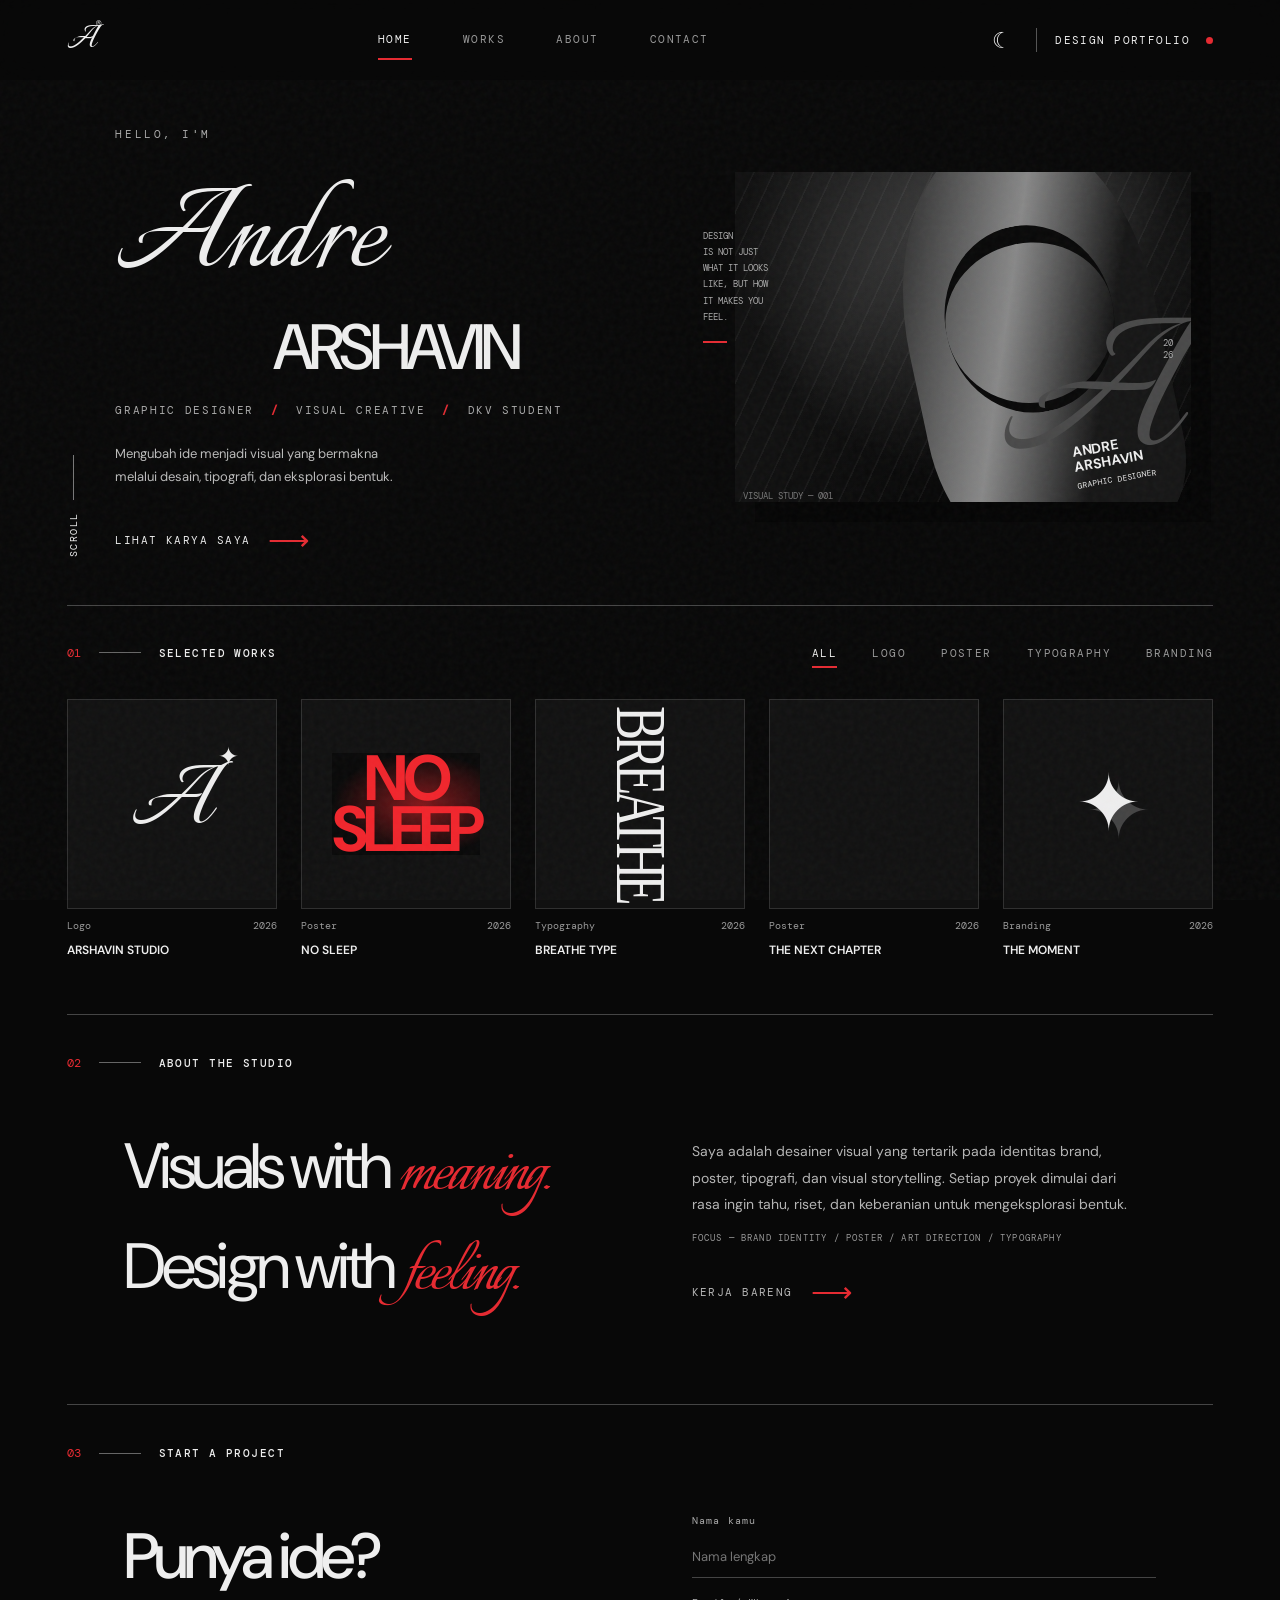
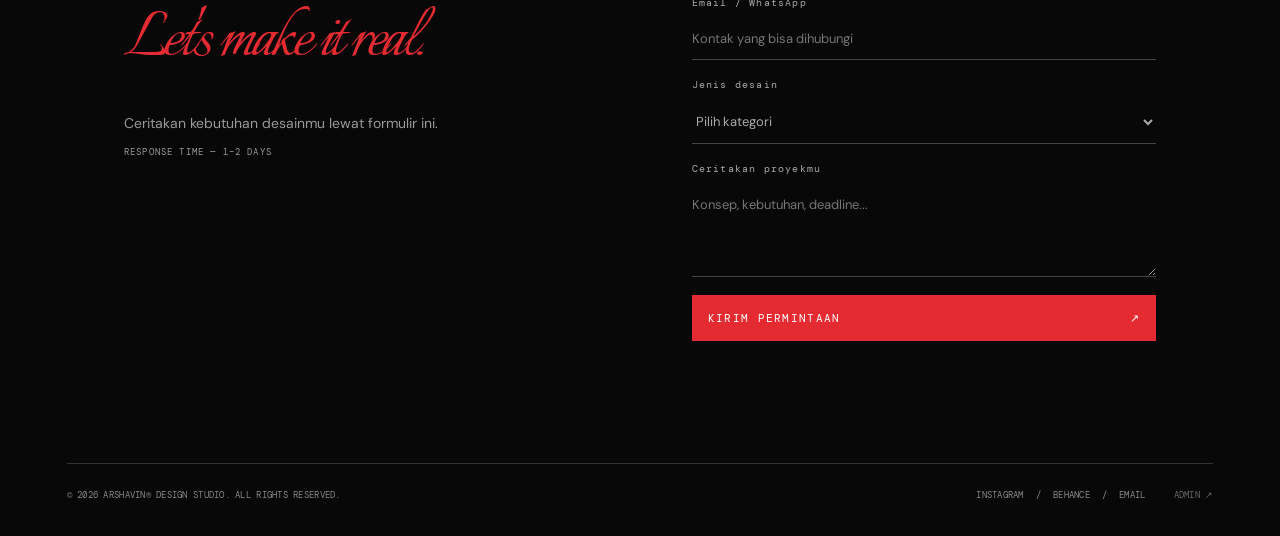
==== index.html @ aab449c4 "Add files via upload" ====
<!doctype html>
<html lang="id"><head><meta charset="utf-8"><meta name="viewport" content="width=device-width,initial-scale=1"><meta name="theme-color" content="#080808"><title>ARSHAVIN® — Design Portfolio</title>
<link href="https://fonts.googleapis.com/css2?family=DM+Mono:wght@400;500&family=DM+Sans:wght@400;500;600;700&family=Italianno&display=swap" rel="stylesheet"><link rel="stylesheet" href="style.css"></head>
<body><div class="grain"></div><header class="nav"><a class="brand-mark" href="#home">A<span>®</span></a><nav id="navLinks"><a class="active" href="#home">HOME</a><a href="#works">WORKS</a><a href="#about">ABOUT</a><a href="#contact">CONTACT</a></nav><div class="nav-right"><button id="themeToggle" class="icon-btn">☾</button><i class="divider"></i><span class="availability">DESIGN PORTFOLIO <b></b></span><button id="menuBtn" class="menu-btn">☰</button></div></header>
<main><section class="hero wrap" id="home"><div class="hero-copy"><p class="eyebrow reveal">HELLO, I'M</p><h1 class="hero-name reveal"><span class="signature">Andre</span><span class="surname">ARSHAVIN</span></h1><p class="role reveal">GRAPHIC DESIGNER <b>/</b> VISUAL CREATIVE <b>/</b> DKV STUDENT</p><p class="intro reveal">Mengubah ide menjadi visual yang bermakna<br>melalui desain, tipografi, dan eksplorasi bentuk.</p><a class="text-link reveal" href="#works">LIHAT KARYA SAYA <span>⟶</span></a><div class="scroll-note">SCROLL <i></i></div></div><div class="hero-art reveal"><div class="art-caption">DESIGN<br>IS NOT JUST<br>WHAT IT LOOKS<br>LIKE, BUT HOW<br>IT MAKES YOU<br>FEEL.<i></i></div><div class="portrait-art"><div class="portrait-shape"></div><div class="face-lines"></div><div class="big-a">A</div><div class="art-signature">ANDRE<br>ARSHAVIN<small>GRAPHIC DESIGNER</small></div><span class="art-year">20<br>26</span></div><span class="art-index">VISUAL STUDY — 001</span></div></section>
<section class="works wrap" id="works"><div class="section-heading"><div class="heading-label"><span>01</span><i></i><h2>SELECTED WORKS</h2></div><div class="filters"><button class="filter active" data-filter="All">ALL</button><button class="filter" data-filter="Logo">LOGO</button><button class="filter" data-filter="Poster">POSTER</button><button class="filter" data-filter="Typography">TYPOGRAPHY</button><button class="filter" data-filter="Branding">BRANDING</button></div></div><div class="project-grid" id="projectGrid"></div></section>
<section class="about wrap" id="about"><div class="section-heading"><div class="heading-label"><span>02</span><i></i><h2>ABOUT THE STUDIO</h2></div></div><div class="about-grid"><p class="about-big">Visuals with <em>meaning.</em><br>Design with <em>feeling.</em></p><div class="about-copy"><p>Saya adalah desainer visual yang tertarik pada identitas brand, poster, tipografi, dan visual storytelling. Setiap proyek dimulai dari rasa ingin tahu, riset, dan keberanian untuk mengeksplorasi bentuk.</p><p class="mono muted">FOCUS — BRAND IDENTITY / POSTER / ART DIRECTION / TYPOGRAPHY</p><a class="text-link" href="#contact">KERJA BARENG <span>⟶</span></a></div></div></section>
<section class="contact wrap" id="contact"><div class="section-heading"><div class="heading-label"><span>03</span><i></i><h2>START A PROJECT</h2></div></div><div class="contact-grid"><div><h2 class="contact-title">Punya ide?<br><em>Let's make it real.</em></h2><p class="muted">Ceritakan kebutuhan desainmu lewat formulir ini.</p><p class="mono muted">RESPONSE TIME — 1–2 DAYS</p></div><form id="requestForm" class="request-form"><label>Nama kamu<input name="name" required placeholder="Nama lengkap"></label><label>Email / WhatsApp<input name="contact" required placeholder="Kontak yang bisa dihubungi"></label><label>Jenis desain<select name="type" required><option value="">Pilih kategori</option><option>Logo / Branding</option><option>Poster</option><option>Typography</option><option>Social Media Design</option><option>Lainnya</option></select></label><label>Ceritakan proyekmu<textarea name="details" required rows="4" placeholder="Konsep, kebutuhan, deadline..."></textarea></label><button class="submit-btn">KIRIM PERMINTAAN <span>↗</span></button><p id="formMessage" class="form-message"></p></form></div></section></main>
<footer class="footer wrap"><span>© 2026 ARSHAVIN® DESIGN STUDIO. ALL RIGHTS RESERVED.</span><div><a href="#contact">INSTAGRAM</a> / <a href="#contact">BEHANCE</a> / <a href="#contact">EMAIL</a><a class="admin-shortcut" href="admin.html">ADMIN ↗</a></div></footer><script src="app.js"></script></body></html>
---- style.css ----
*{box-sizing:border-box}html{scroll-behavior:smooth;scroll-padding-top:90px}body{margin:0;background:#080808;color:#eee;font:14px 'DM Sans',sans-serif;transition:background .5s,color .5s;overflow-x:hidden}body.light{background:#efeee9;color:#141414}a{color:inherit;text-decoration:none}button,input,textarea,select{font:inherit}.grain{pointer-events:none;position:fixed;inset:0;z-index:8;opacity:.04;background-image:url("data:image/svg+xml,%3Csvg viewBox='0 0 180 180' xmlns='http://www.w3.org/2000/svg'%3E%3Cfilter id='n'%3E%3CfeTurbulence type='fractalNoise' baseFrequency='.9' numOctaves='3'/%3E%3C/filter%3E%3Crect width='100%25' height='100%25' filter='url(%23n)'/%3E%3C/svg%3E")}.wrap{margin:0 5.2%}.nav{height:80px;padding:0 5.2%;display:flex;align-items:center;justify-content:space-between;position:sticky;top:0;z-index:10;background:rgba(8,8,8,.8);backdrop-filter:blur(18px)}.light .nav{background:rgba(239,238,233,.82)}.brand-mark{font:38px Italianno,cursive}.brand-mark span{font:9px 'DM Mono';vertical-align:top}.nav nav{display:flex;gap:clamp(22px,4vw,58px)}.nav nav a,.availability,.filter,.eyebrow,.role,.text-link,.heading-label h2,.mono,.footer{font:11px 'DM Mono';letter-spacing:.13em}.nav nav a{color:#999;padding:12px 0}.nav nav a.active{color:inherit;border-bottom:2px solid #e52b32}.nav-right{display:flex;align-items:center;gap:18px}.icon-btn,.menu-btn{background:none;color:inherit;border:0;font-size:22px;cursor:pointer}.divider{height:24px;width:1px;background:#555}.availability{white-space:nowrap}.availability b{display:inline-block;background:#e52b32;width:7px;height:7px;border-radius:50%;margin-left:8px}.menu-btn{display:none}.hero{min-height:465px;padding:36px 0 48px;display:grid;grid-template-columns:1.1fr .9fr;align-items:center;gap:3%}.hero-copy{position:relative;padding-left:8%}.eyebrow{color:#aaa;letter-spacing:.23em}.hero-name{display:flex;flex-direction:column;align-items:flex-start;line-height:.76;margin:0}.signature{font:clamp(105px,11vw,164px) Italianno,cursive;white-space:nowrap;position:relative;z-index:1}.surname{font-size:clamp(42px,5vw,76px);font-weight:500;letter-spacing:-.07em;margin-left:28%;margin-top:-4px;white-space:nowrap}.role{color:#aaa;letter-spacing:.15em;margin:30px 0 25px;white-space:nowrap}.role b{color:#e52b32;padding:0 8px}.intro{color:#bbb;line-height:1.8;font-size:13px}.text-link{display:inline-flex;align-items:center;gap:18px;margin-top:22px}.text-link span{font:29px Arial;color:#e52b32;transition:transform .3s}.text-link:hover span{transform:translateX(7px)}.scroll-note{position:absolute;left:0;bottom:0;writing-mode:vertical-rl;transform:rotate(180deg);font:10px 'DM Mono';letter-spacing:.15em;display:flex;gap:12px;align-items:center}.scroll-note i{height:45px;width:1px;background:#777}.hero-art{position:relative;min-height:330px;display:flex;align-items:center;justify-content:center}.portrait-art{width:91%;height:330px;position:relative;overflow:hidden;filter:grayscale(1);background:radial-gradient(ellipse at 70% 25%,#777,#333 35%,#101010 70%);box-shadow:20px 20px #050505}.portrait-art:before{content:'';position:absolute;inset:0;background:repeating-linear-gradient(115deg,transparent 0 16px,#ffffff0b 17px 18px),linear-gradient(120deg,transparent 30%,#000b 72%)}.portrait-shape{position:absolute;right:7%;top:-12%;width:55%;height:125%;border-radius:48% 45% 20% 30%;background:linear-gradient(110deg,#161616,#888 42%,#161616 70%);transform:rotate(-12deg)}.face-lines{position:absolute;right:17%;top:16%;width:37%;height:57%;border-radius:50%;border-top:18px solid #090909;border-bottom:10px solid #090909;transform:rotate(-12deg)}.big-a{position:absolute;right:3%;bottom:-45px;font:230px Italianno,cursive;color:#df202b;filter:none}.art-signature{position:absolute;right:8%;bottom:18px;font-weight:700;line-height:1.1;transform:rotate(-10deg)}.art-signature small{display:block;font:8px 'DM Mono';margin-top:5px}.art-year{position:absolute;right:4%;top:50%;font:9px 'DM Mono';line-height:1.4;color:#aaa}.art-caption{position:absolute;left:-2%;top:17%;z-index:2;font:9px/1.8 'DM Mono';color:#aaa}.art-caption i{display:block;width:24px;height:2px;background:#e52b32;margin-top:16px}.art-index{position:absolute;bottom:0;left:6%;font:9px 'DM Mono';color:#777}.works,.about,.contact{border-top:1px solid #454545}.works{padding:30px 0 56px}.section-heading{display:flex;justify-content:space-between;align-items:center;margin-bottom:30px}.heading-label{display:flex;align-items:center;gap:18px}.heading-label>span{color:#e52b32;font:12px 'DM Mono'}.heading-label i{width:42px;height:1px;background:#666}.heading-label h2{font-weight:500}.filters{display:flex;gap:clamp(15px,3vw,35px)}.filter{border:0;background:none;color:#999;cursor:pointer;padding:8px 0;position:relative}.filter.active{color:inherit}.filter.active:after{content:'';height:2px;background:#e52b32;position:absolute;bottom:0;left:0;right:0}.project-grid{display:grid;grid-template-columns:repeat(5,minmax(0,1fr));gap:25px 2.1%}.project-card{cursor:pointer;min-width:0;animation:rise .65s both}.project-art{aspect-ratio:1;background:#111;border:1px solid #303030;position:relative;overflow:hidden;display:flex;align-items:center;justify-content:center;transition:transform .4s,border-color .4s}.project-card:hover .project-art{transform:translateY(-5px);border-color:#777}.project-art:after{content:'VIEW PROJECT ↗';position:absolute;bottom:0;left:0;right:0;background:#df252ceF;padding:13px;font:10px 'DM Mono';letter-spacing:.12em;transform:translateY(100%);transition:transform .3s}.project-card:hover .project-art:after{transform:translateY(0)}.project-meta{display:flex;justify-content:space-between;color:#999;font:10px 'DM Mono';margin-top:10px}.project-title{font-size:12px;font-weight:600;margin-top:10px}.art-logo{font:105px Italianno,cursive;position:relative}.art-logo:after{content:'✦';position:absolute;right:-27px;top:4px;font:25px serif}.art-nosleep{font-size:clamp(35px,5vw,76px);font-weight:700;line-height:.8;letter-spacing:-.08em;color:#f1252c;text-align:center;background:radial-gradient(ellipse at 60%,#82171a,#090909 70%)}.art-nosleep span{display:block}.art-type{font:clamp(36px,4vw,65px)/.8 Georgia,serif;letter-spacing:-.1em;writing-mode:vertical-rl;transform:scaleX(1.4)}.art-orb:before{content:'';width:57%;aspect-ratio:1;border-radius:50%;background:radial-gradient(circle at 32% 27%,#eee,#777 30%,#171717 72%);box-shadow:0 0 30px #444}.art-moment span{font-size:78px;transform:skew(-25deg) rotate(-18deg);text-shadow:10px 8px #444}.art-custom{font-size:34px;font-weight:700;letter-spacing:-.08em;text-align:center;padding:12px;overflow-wrap:anywhere}.art-custom small{display:block;font:9px 'DM Mono';letter-spacing:.14em;margin-top:14px}.about,.contact{padding:32px 0 65px}.about-grid,.contact-grid{display:grid;grid-template-columns:1fr 1fr;gap:10%;padding:15px 5%}.about-big{font-size:clamp(35px,5vw,66px);line-height:1.05;letter-spacing:-.06em;margin:0}.about-big em,.contact-title em{font:1.25em Italianno,cursive;color:#e52b32}.about-copy{line-height:1.9;color:#b5b5b5;max-width:440px}.mono{font-size:9px}.muted{color:#999}.contact-title{font-size:clamp(38px,5vw,66px);line-height:1.02;letter-spacing:-.07em;font-weight:500;margin:10px 0 24px}.request-form{display:grid;gap:18px}.request-form label,.admin-form label{display:grid;gap:9px;color:#aaa;font:10px 'DM Mono';letter-spacing:.12em}.request-form input,.request-form select,.request-form textarea{width:100%;background:transparent;border:0;border-bottom:1px solid #444;color:inherit;padding:12px 0;outline:none;border-radius:0;font:13px 'DM Sans';resize:vertical}.request-form select option{background:#111;color:#eee}.submit-btn{display:flex;justify-content:space-between;background:#e52b32;color:white;border:0;padding:16px;cursor:pointer;font:11px 'DM Mono';letter-spacing:.12em}.form-message{font-size:12px;color:#e52b32}.footer{border-top:1px solid #333;padding:25px 0 35px;display:flex;justify-content:space-between;gap:20px;color:#888;font-size:9px;letter-spacing:.03em}.footer div{display:flex;gap:12px;align-items:center}.admin-shortcut{margin-left:16px;color:#666}.light .project-art{background-color:#e1dfda;border-color:#ccc}.light .portrait-art{box-shadow:20px 20px #d7d5cf}.light .intro,.light .about-copy{color:#555}.light .nav nav a{color:#777}.light .nav nav a.active{color:#111}.light .works,.light .about,.light .contact{border-color:#c9c7c0}.light .request-form input,.light .request-form textarea,.light .request-form select{border-color:#c6c4be}.light .art-logo,.light .art-type,.light .art-moment span{color:#111}.light .art-orb{background:#ddd}@keyframes rise{from{opacity:0;transform:translateY(18px)}to{opacity:1;transform:translateY(0)}}.reveal{opacity:0;transform:translateY(18px);transition:opacity .8s,transform .8s}.reveal.visible{opacity:1;transform:translateY(0)}@media(max-width:1000px){.hero{grid-template-columns:1fr 1fr}.signature{font-size:clamp(90px,12vw,130px)}.surname{font-size:clamp(38px,5vw,58px)}.role{font-size:9px}.project-grid{grid-template-columns:repeat(3,minmax(0,1fr));gap:25px 3%}}@media(max-width:680px){.nav{height:68px;padding:0 5%}.nav nav{display:none;position:absolute;top:67px;left:0;right:0;margin:0;padding:20px 5%;background:#111;flex-direction:column;gap:18px}.nav nav.open{display:flex}.menu-btn{display:block}.nav-right{gap:11px}.availability{font-size:8px}.divider{height:20px}.hero{display:flex;flex-direction:column;align-items:stretch;padding-top:40px;gap:35px}.hero-copy{padding:0 0 10px 7%}.signature{font-size:clamp(90px,22vw,130px)}.surname{font-size:clamp(39px,10vw,60px);margin-left:22%}.role{white-space:normal;line-height:1.8;margin-top:24px}.hero-art{min-height:260px;margin-left:4%}.portrait-art{height:260px}.art-caption{left:0;top:10%}.big-a{font-size:190px}.works{padding-top:25px}.section-heading{align-items:flex-start;flex-direction:column;gap:14px;margin-bottom:20px}.filters{width:100%;overflow-x:auto;gap:24px;padding-bottom:4px}.filter{white-space:nowrap}.project-grid{grid-template-columns:repeat(2,minmax(0,1fr));gap:24px 4%}.art-logo{font-size:85px}.art-type{font-size:45px}.art-moment span{font-size:55px}.about-grid,.contact-grid{grid-template-columns:1fr;gap:25px;padding:10px 2%}.contact-title{font-size:48px}.footer{flex-direction:column;line-height:1.8}.footer div{flex-wrap:wrap}}@media(prefers-reduced-motion:reduce){*,*:before,*:after{scroll-behavior:auto!important;animation:none!important;transition:none!important}}
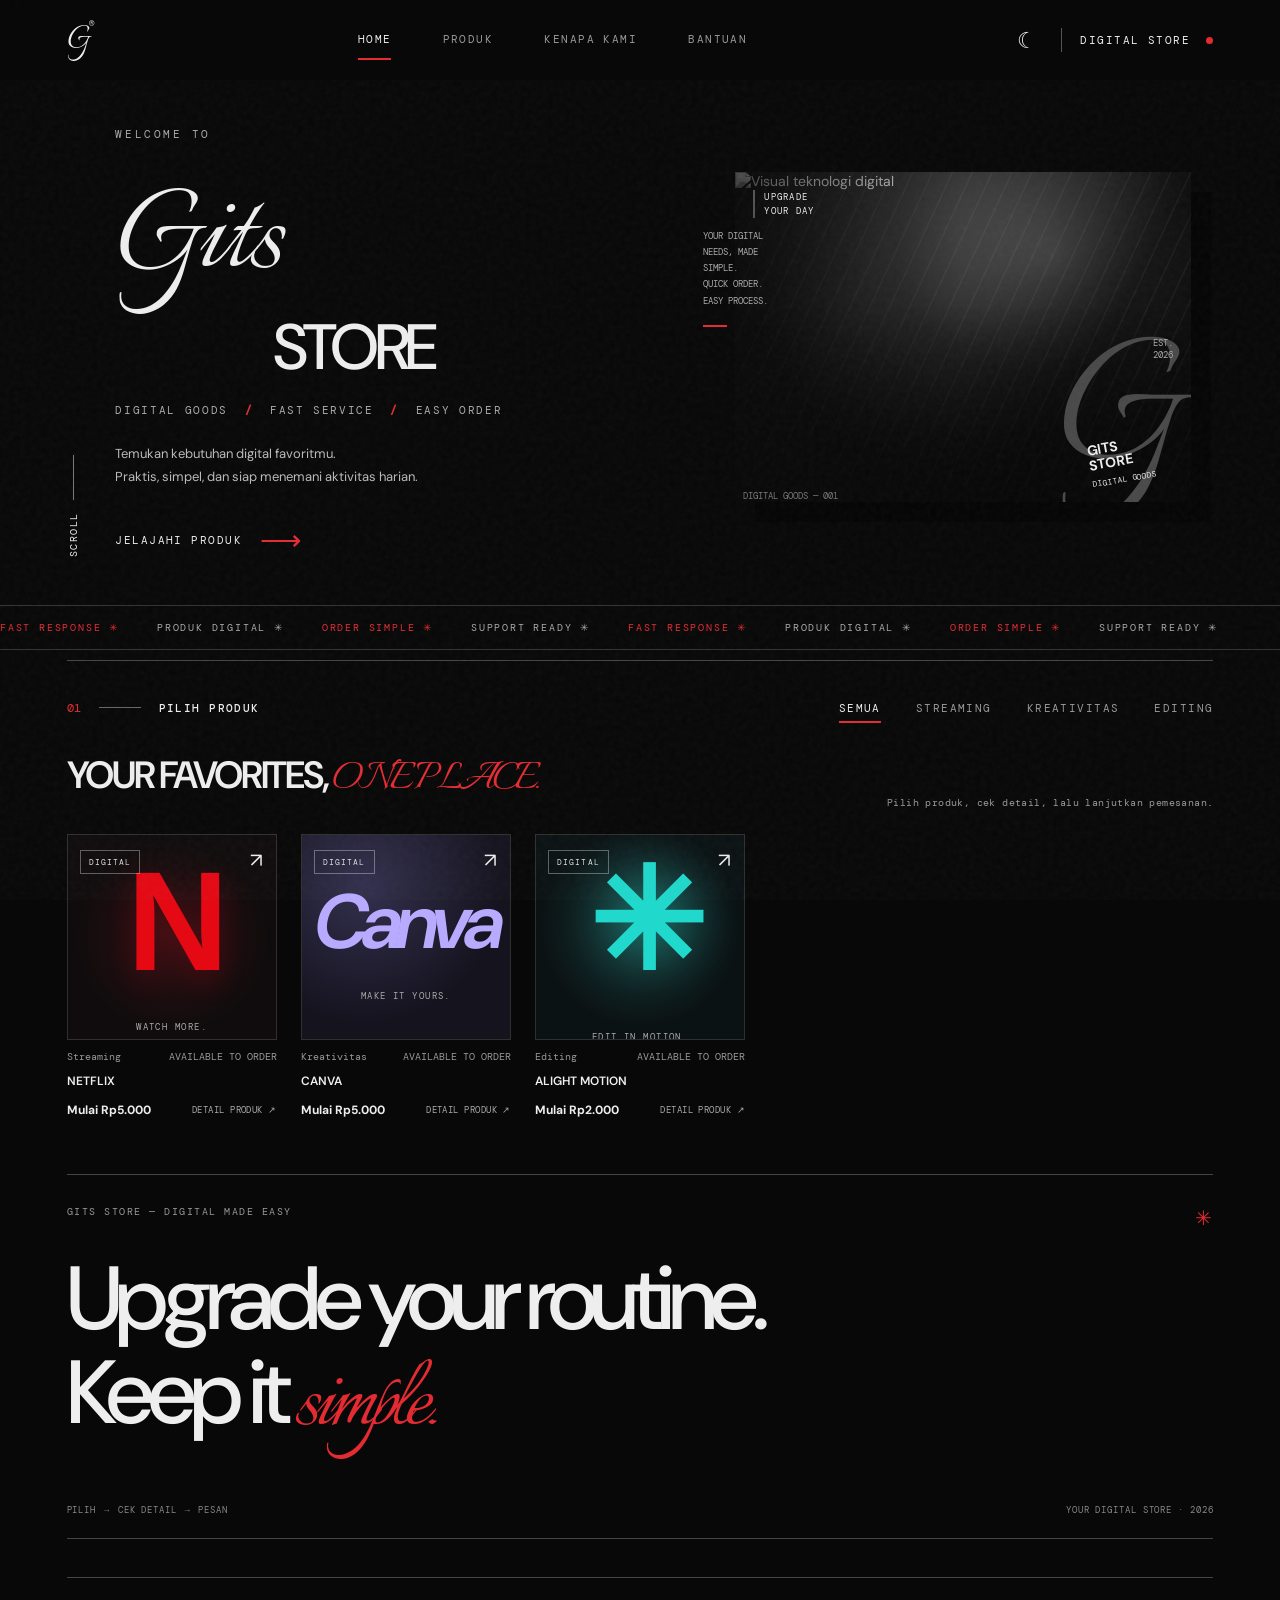
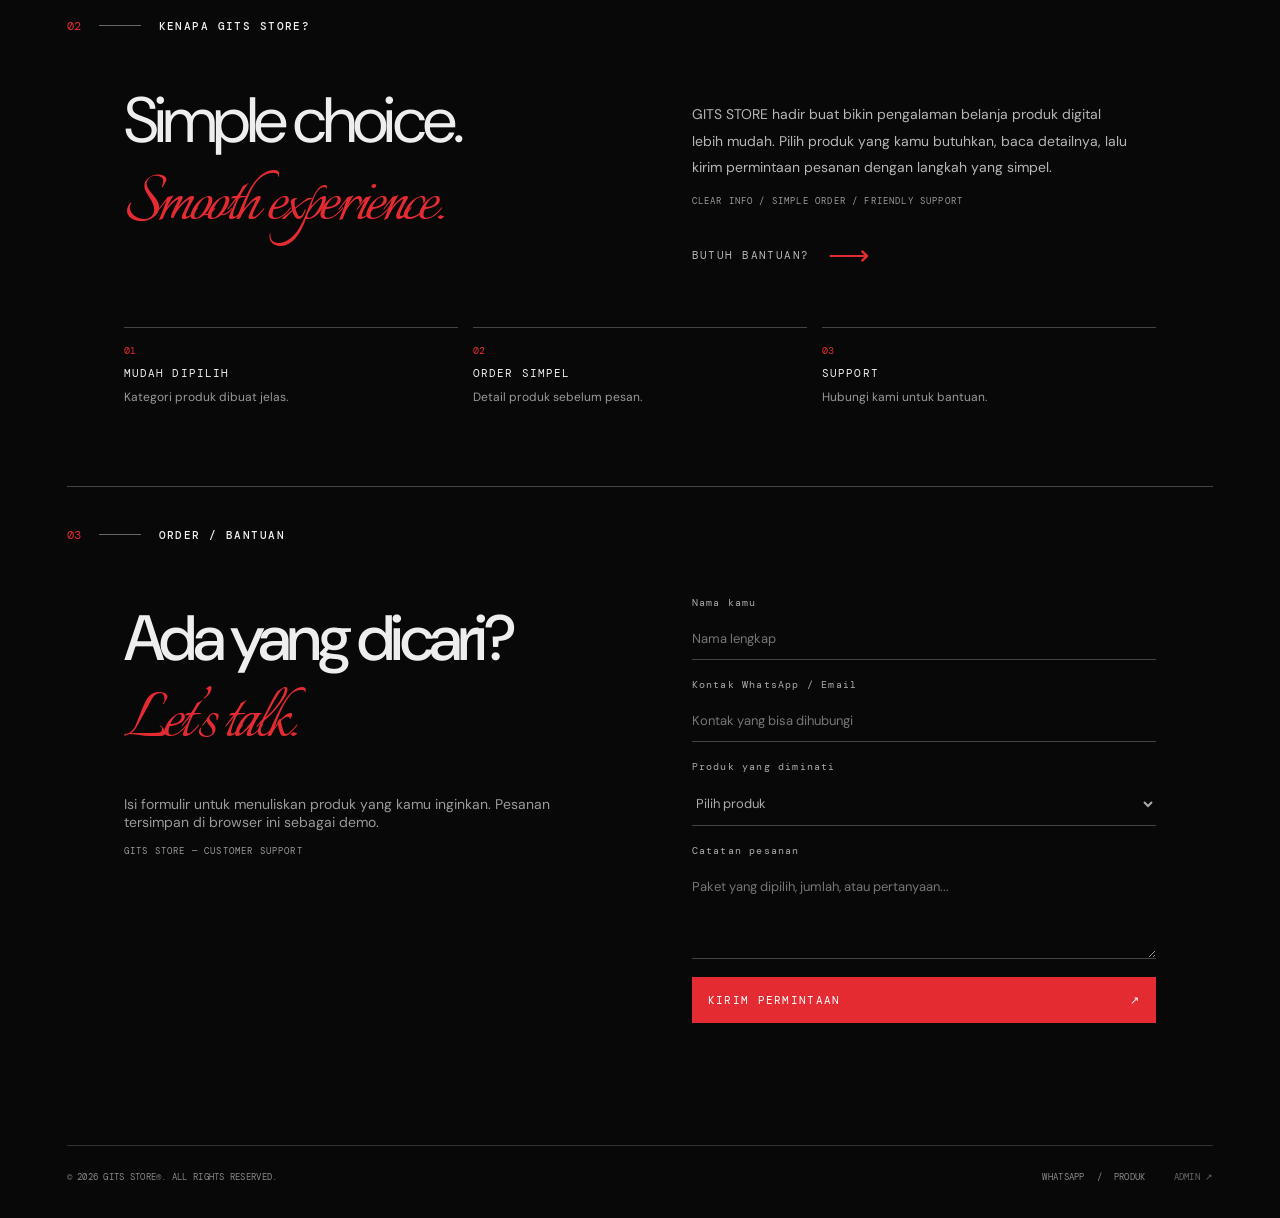
==== commit a74809c1: "Add files via upload" ====
--- a/index.html
+++ b/index.html
@@ -1,9 +1 @@
-<!doctype html>
-<html lang="id"><head><meta charset="utf-8"><meta name="viewport" content="width=device-width,initial-scale=1"><meta name="theme-color" content="#080808"><title>ARSHAVIN® — Design Portfolio</title>
-<link href="https://fonts.googleapis.com/css2?family=DM+Mono:wght@400;500&family=DM+Sans:wght@400;500;600;700&family=Italianno&display=swap" rel="stylesheet"><link rel="stylesheet" href="style.css"></head>
-<body><div class="grain"></div><header class="nav"><a class="brand-mark" href="#home">A<span>®</span></a><nav id="navLinks"><a class="active" href="#home">HOME</a><a href="#works">WORKS</a><a href="#about">ABOUT</a><a href="#contact">CONTACT</a></nav><div class="nav-right"><button id="themeToggle" class="icon-btn">☾</button><i class="divider"></i><span class="availability">DESIGN PORTFOLIO <b></b></span><button id="menuBtn" class="menu-btn">☰</button></div></header>
-<main><section class="hero wrap" id="home"><div class="hero-copy"><p class="eyebrow reveal">HELLO, I'M</p><h1 class="hero-name reveal"><span class="signature">Andre</span><span class="surname">ARSHAVIN</span></h1><p class="role reveal">GRAPHIC DESIGNER <b>/</b> VISUAL CREATIVE <b>/</b> DKV STUDENT</p><p class="intro reveal">Mengubah ide menjadi visual yang bermakna<br>melalui desain, tipografi, dan eksplorasi bentuk.</p><a class="text-link reveal" href="#works">LIHAT KARYA SAYA <span>⟶</span></a><div class="scroll-note">SCROLL <i></i></div></div><div class="hero-art reveal"><div class="art-caption">DESIGN<br>IS NOT JUST<br>WHAT IT LOOKS<br>LIKE, BUT HOW<br>IT MAKES YOU<br>FEEL.<i></i></div><div class="portrait-art"><div class="portrait-shape"></div><div class="face-lines"></div><div class="big-a">A</div><div class="art-signature">ANDRE<br>ARSHAVIN<small>GRAPHIC DESIGNER</small></div><span class="art-year">20<br>26</span></div><span class="art-index">VISUAL STUDY — 001</span></div></section>
-<section class="works wrap" id="works"><div class="section-heading"><div class="heading-label"><span>01</span><i></i><h2>SELECTED WORKS</h2></div><div class="filters"><button class="filter active" data-filter="All">ALL</button><button class="filter" data-filter="Logo">LOGO</button><button class="filter" data-filter="Poster">POSTER</button><button class="filter" data-filter="Typography">TYPOGRAPHY</button><button class="filter" data-filter="Branding">BRANDING</button></div></div><div class="project-grid" id="projectGrid"></div></section>
-<section class="about wrap" id="about"><div class="section-heading"><div class="heading-label"><span>02</span><i></i><h2>ABOUT THE STUDIO</h2></div></div><div class="about-grid"><p class="about-big">Visuals with <em>meaning.</em><br>Design with <em>feeling.</em></p><div class="about-copy"><p>Saya adalah desainer visual yang tertarik pada identitas brand, poster, tipografi, dan visual storytelling. Setiap proyek dimulai dari rasa ingin tahu, riset, dan keberanian untuk mengeksplorasi bentuk.</p><p class="mono muted">FOCUS — BRAND IDENTITY / POSTER / ART DIRECTION / TYPOGRAPHY</p><a class="text-link" href="#contact">KERJA BARENG <span>⟶</span></a></div></div></section>
-<section class="contact wrap" id="contact"><div class="section-heading"><div class="heading-label"><span>03</span><i></i><h2>START A PROJECT</h2></div></div><div class="contact-grid"><div><h2 class="contact-title">Punya ide?<br><em>Let's make it real.</em></h2><p class="muted">Ceritakan kebutuhan desainmu lewat formulir ini.</p><p class="mono muted">RESPONSE TIME — 1–2 DAYS</p></div><form id="requestForm" class="request-form"><label>Nama kamu<input name="name" required placeholder="Nama lengkap"></label><label>Email / WhatsApp<input name="contact" required placeholder="Kontak yang bisa dihubungi"></label><label>Jenis desain<select name="type" required><option value="">Pilih kategori</option><option>Logo / Branding</option><option>Poster</option><option>Typography</option><option>Social Media Design</option><option>Lainnya</option></select></label><label>Ceritakan proyekmu<textarea name="details" required rows="4" placeholder="Konsep, kebutuhan, deadline..."></textarea></label><button class="submit-btn">KIRIM PERMINTAAN <span>↗</span></button><p id="formMessage" class="form-message"></p></form></div></section></main>
-<footer class="footer wrap"><span>© 2026 ARSHAVIN® DESIGN STUDIO. ALL RIGHTS RESERVED.</span><div><a href="#contact">INSTAGRAM</a> / <a href="#contact">BEHANCE</a> / <a href="#contact">EMAIL</a><a class="admin-shortcut" href="admin.html">ADMIN ↗</a></div></footer><script src="app.js"></script></body></html>+<!doctype html><html lang="id"><head><meta charset="utf-8"><meta name="viewport" content="width=device-width,initial-scale=1"><meta name="theme-color" content="#080808"><title>GITS STORE® — Digital Goods</title><link href="https://fonts.googleapis.com/css2?family=DM+Mono:wght@400;500&family=DM+Sans:wght@400;500;600;700&family=Italianno&display=swap" rel="stylesheet"><link rel="stylesheet" href="style.css"></head><body><div class="grain"></div><header class="nav"><a class="brand-mark" href="#home">G<span>®</span></a><nav id="navLinks"><a class="active" href="#home">HOME</a><a href="#works">PRODUK</a><a href="#about">KENAPA KAMI</a><a href="#contact">BANTUAN</a></nav><div class="nav-right"><button id="themeToggle" class="icon-btn" aria-label="Ganti tema">☾</button><i class="divider"></i><span class="availability">DIGITAL STORE <b></b></span><button id="menuBtn" class="menu-btn">☰</button></div></header><main><section class="hero wrap" id="home"><div class="hero-copy"><p class="eyebrow reveal">WELCOME TO</p><h1 class="hero-name reveal"><span class="signature">Gits</span><span class="surname">STORE</span></h1><p class="role reveal">DIGITAL GOODS <b>/</b> FAST SERVICE <b>/</b> EASY ORDER</p><p class="intro reveal">Temukan kebutuhan digital favoritmu.<br>Praktis, simpel, dan siap menemani aktivitas harian.</p><a class="text-link reveal" href="#works">JELAJAHI PRODUK <span>⟶</span></a><div class="scroll-note">SCROLL <i></i></div></div><div class="hero-art reveal"><div class="art-caption">YOUR DIGITAL<br>NEEDS, MADE<br>SIMPLE.<br>QUICK ORDER.<br>EASY PROCESS.<i></i></div><div class="portrait-art store-hero-art"><img class="hero-photo" src="https://images.unsplash.com/photo-1550745165-9bc0b252726f?auto=format&fit=crop&w=1200&q=85" alt="Visual teknologi digital"><div class="photo-vignette"></div><div class="big-a">G</div><div class="art-signature">GITS<br>STORE<small>DIGITAL GOODS</small></div><span class="art-year">EST.<br>2026</span><span class="photo-tag">UPGRADE<br>YOUR DAY</span></div><span class="art-index">DIGITAL GOODS — 001</span></div></section><div class="marquee-band" aria-label="Keunggulan toko"><div class="marquee-track"><span>FAST RESPONSE ✳</span><span>PRODUK DIGITAL ✳</span><span>ORDER SIMPLE ✳</span><span>SUPPORT READY ✳</span><span>FAST RESPONSE ✳</span><span>PRODUK DIGITAL ✳</span><span>ORDER SIMPLE ✳</span><span>SUPPORT READY ✳</span></div></div><section class="works wrap" id="works"><div class="section-heading"><div class="heading-label"><span>01</span><i></i><h2>PILIH PRODUK</h2></div><div class="filters"><button class="filter active" data-filter="All">SEMUA</button><button class="filter" data-filter="Streaming">STREAMING</button><button class="filter" data-filter="Kreativitas">KREATIVITAS</button><button class="filter" data-filter="Editing">EDITING</button></div></div><div class="store-intro"><p>YOUR FAVORITES, <em>ONE PLACE.</em></p><span>Pilih produk, cek detail, lalu lanjutkan pemesanan.</span></div><div class="project-grid" id="projectGrid"></div></section><section class="studio-note wrap"><div class="note-kicker">GITS STORE — DIGITAL MADE EASY <span>✳</span></div><p>Upgrade your routine.<br>Keep it <em>simple.</em></p><div class="note-bottom"><span>PILIH → CEK DETAIL → PESAN</span><span>YOUR DIGITAL STORE · 2026</span></div></section><section class="about wrap" id="about"><div class="section-heading"><div class="heading-label"><span>02</span><i></i><h2>KENAPA GITS STORE?</h2></div></div><div class="about-grid"><p class="about-big">Simple choice.<br><em>Smooth experience.</em></p><div class="about-copy"><p>GITS STORE hadir buat bikin pengalaman belanja produk digital lebih mudah. Pilih produk yang kamu butuhkan, baca detailnya, lalu kirim permintaan pesanan dengan langkah yang simpel.</p><p class="mono muted">CLEAR INFO / SIMPLE ORDER / FRIENDLY SUPPORT</p><a class="text-link" href="#contact">BUTUH BANTUAN? <span>⟶</span></a></div></div><div class="benefit-row"><div><span>01</span><b>MUDAH DIPILIH</b><small>Kategori produk dibuat jelas.</small></div><div><span>02</span><b>ORDER SIMPEL</b><small>Detail produk sebelum pesan.</small></div><div><span>03</span><b>SUPPORT</b><small>Hubungi kami untuk bantuan.</small></div></div></section><section class="contact wrap" id="contact"><div class="section-heading"><div class="heading-label"><span>03</span><i></i><h2>ORDER / BANTUAN</h2></div></div><div class="contact-grid"><div><h2 class="contact-title">Ada yang dicari?<br><em>Let’s talk.</em></h2><p class="muted">Isi formulir untuk menuliskan produk yang kamu inginkan. Pesanan tersimpan di browser ini sebagai demo.</p><p class="mono muted">GITS STORE — CUSTOMER SUPPORT</p></div><form id="requestForm" class="request-form"><label>Nama kamu<input name="name" required placeholder="Nama lengkap"></label><label>Kontak WhatsApp / Email<input name="contact" required placeholder="Kontak yang bisa dihubungi"></label><label>Produk yang diminati<select name="type" required><option value="">Pilih produk</option><option>Netflix</option><option>Canva</option><option>Alight Motion</option><option>Produk lainnya</option></select></label><label>Catatan pesanan<textarea name="details" required rows="4" placeholder="Paket yang dipilih, jumlah, atau pertanyaan..."></textarea></label><button class="submit-btn">KIRIM PERMINTAAN <span>↗</span></button><p id="formMessage" class="form-message"></p></form></div></section></main><footer class="footer wrap"><span>© 2026 GITS STORE®. ALL RIGHTS RESERVED.</span><div><a href="#contact">WHATSAPP</a> / <a href="#works">PRODUK</a><a class="admin-shortcut" href="admin.html">ADMIN ↗</a></div></footer><script src="app.js"></script></body></html>
--- a/style.css
+++ b/style.css
@@ -1 +1,6 @@
-*{box-sizing:border-box}html{scroll-behavior:smooth;scroll-padding-top:90px}body{margin:0;background:#080808;color:#eee;font:14px 'DM Sans',sans-serif;transition:background .5s,color .5s;overflow-x:hidden}body.light{background:#efeee9;color:#141414}a{color:inherit;text-decoration:none}button,input,textarea,select{font:inherit}.grain{pointer-events:none;position:fixed;inset:0;z-index:8;opacity:.04;background-image:url("data:image/svg+xml,%3Csvg viewBox='0 0 180 180' xmlns='http://www.w3.org/2000/svg'%3E%3Cfilter id='n'%3E%3CfeTurbulence type='fractalNoise' baseFrequency='.9' numOctaves='3'/%3E%3C/filter%3E%3Crect width='100%25' height='100%25' filter='url(%23n)'/%3E%3C/svg%3E")}.wrap{margin:0 5.2%}.nav{height:80px;padding:0 5.2%;display:flex;align-items:center;justify-content:space-between;position:sticky;top:0;z-index:10;background:rgba(8,8,8,.8);backdrop-filter:blur(18px)}.light .nav{background:rgba(239,238,233,.82)}.brand-mark{font:38px Italianno,cursive}.brand-mark span{font:9px 'DM Mono';vertical-align:top}.nav nav{display:flex;gap:clamp(22px,4vw,58px)}.nav nav a,.availability,.filter,.eyebrow,.role,.text-link,.heading-label h2,.mono,.footer{font:11px 'DM Mono';letter-spacing:.13em}.nav nav a{color:#999;padding:12px 0}.nav nav a.active{color:inherit;border-bottom:2px solid #e52b32}.nav-right{display:flex;align-items:center;gap:18px}.icon-btn,.menu-btn{background:none;color:inherit;border:0;font-size:22px;cursor:pointer}.divider{height:24px;width:1px;background:#555}.availability{white-space:nowrap}.availability b{display:inline-block;background:#e52b32;width:7px;height:7px;border-radius:50%;margin-left:8px}.menu-btn{display:none}.hero{min-height:465px;padding:36px 0 48px;display:grid;grid-template-columns:1.1fr .9fr;align-items:center;gap:3%}.hero-copy{position:relative;padding-left:8%}.eyebrow{color:#aaa;letter-spacing:.23em}.hero-name{display:flex;flex-direction:column;align-items:flex-start;line-height:.76;margin:0}.signature{font:clamp(105px,11vw,164px) Italianno,cursive;white-space:nowrap;position:relative;z-index:1}.surname{font-size:clamp(42px,5vw,76px);font-weight:500;letter-spacing:-.07em;margin-left:28%;margin-top:-4px;white-space:nowrap}.role{color:#aaa;letter-spacing:.15em;margin:30px 0 25px;white-space:nowrap}.role b{color:#e52b32;padding:0 8px}.intro{color:#bbb;line-height:1.8;font-size:13px}.text-link{display:inline-flex;align-items:center;gap:18px;margin-top:22px}.text-link span{font:29px Arial;color:#e52b32;transition:transform .3s}.text-link:hover span{transform:translateX(7px)}.scroll-note{position:absolute;left:0;bottom:0;writing-mode:vertical-rl;transform:rotate(180deg);font:10px 'DM Mono';letter-spacing:.15em;display:flex;gap:12px;align-items:center}.scroll-note i{height:45px;width:1px;background:#777}.hero-art{position:relative;min-height:330px;display:flex;align-items:center;justify-content:center}.portrait-art{width:91%;height:330px;position:relative;overflow:hidden;filter:grayscale(1);background:radial-gradient(ellipse at 70% 25%,#777,#333 35%,#101010 70%);box-shadow:20px 20px #050505}.portrait-art:before{content:'';position:absolute;inset:0;background:repeating-linear-gradient(115deg,transparent 0 16px,#ffffff0b 17px 18px),linear-gradient(120deg,transparent 30%,#000b 72%)}.portrait-shape{position:absolute;right:7%;top:-12%;width:55%;height:125%;border-radius:48% 45% 20% 30%;background:linear-gradient(110deg,#161616,#888 42%,#161616 70%);transform:rotate(-12deg)}.face-lines{position:absolute;right:17%;top:16%;width:37%;height:57%;border-radius:50%;border-top:18px solid #090909;border-bottom:10px solid #090909;transform:rotate(-12deg)}.big-a{position:absolute;right:3%;bottom:-45px;font:230px Italianno,cursive;color:#df202b;filter:none}.art-signature{position:absolute;right:8%;bottom:18px;font-weight:700;line-height:1.1;transform:rotate(-10deg)}.art-signature small{display:block;font:8px 'DM Mono';margin-top:5px}.art-year{position:absolute;right:4%;top:50%;font:9px 'DM Mono';line-height:1.4;color:#aaa}.art-caption{position:absolute;left:-2%;top:17%;z-index:2;font:9px/1.8 'DM Mono';color:#aaa}.art-caption i{display:block;width:24px;height:2px;background:#e52b32;margin-top:16px}.art-index{position:absolute;bottom:0;left:6%;font:9px 'DM Mono';color:#777}.works,.about,.contact{border-top:1px solid #454545}.works{padding:30px 0 56px}.section-heading{display:flex;justify-content:space-between;align-items:center;margin-bottom:30px}.heading-label{display:flex;align-items:center;gap:18px}.heading-label>span{color:#e52b32;font:12px 'DM Mono'}.heading-label i{width:42px;height:1px;background:#666}.heading-label h2{font-weight:500}.filters{display:flex;gap:clamp(15px,3vw,35px)}.filter{border:0;background:none;color:#999;cursor:pointer;padding:8px 0;position:relative}.filter.active{color:inherit}.filter.active:after{content:'';height:2px;background:#e52b32;position:absolute;bottom:0;left:0;right:0}.project-grid{display:grid;grid-template-columns:repeat(5,minmax(0,1fr));gap:25px 2.1%}.project-card{cursor:pointer;min-width:0;animation:rise .65s both}.project-art{aspect-ratio:1;background:#111;border:1px solid #303030;position:relative;overflow:hidden;display:flex;align-items:center;justify-content:center;transition:transform .4s,border-color .4s}.project-card:hover .project-art{transform:translateY(-5px);border-color:#777}.project-art:after{content:'VIEW PROJECT ↗';position:absolute;bottom:0;left:0;right:0;background:#df252ceF;padding:13px;font:10px 'DM Mono';letter-spacing:.12em;transform:translateY(100%);transition:transform .3s}.project-card:hover .project-art:after{transform:translateY(0)}.project-meta{display:flex;justify-content:space-between;color:#999;font:10px 'DM Mono';margin-top:10px}.project-title{font-size:12px;font-weight:600;margin-top:10px}.art-logo{font:105px Italianno,cursive;position:relative}.art-logo:after{content:'✦';position:absolute;right:-27px;top:4px;font:25px serif}.art-nosleep{font-size:clamp(35px,5vw,76px);font-weight:700;line-height:.8;letter-spacing:-.08em;color:#f1252c;text-align:center;background:radial-gradient(ellipse at 60%,#82171a,#090909 70%)}.art-nosleep span{display:block}.art-type{font:clamp(36px,4vw,65px)/.8 Georgia,serif;letter-spacing:-.1em;writing-mode:vertical-rl;transform:scaleX(1.4)}.art-orb:before{content:'';width:57%;aspect-ratio:1;border-radius:50%;background:radial-gradient(circle at 32% 27%,#eee,#777 30%,#171717 72%);box-shadow:0 0 30px #444}.art-moment span{font-size:78px;transform:skew(-25deg) rotate(-18deg);text-shadow:10px 8px #444}.art-custom{font-size:34px;font-weight:700;letter-spacing:-.08em;text-align:center;padding:12px;overflow-wrap:anywhere}.art-custom small{display:block;font:9px 'DM Mono';letter-spacing:.14em;margin-top:14px}.about,.contact{padding:32px 0 65px}.about-grid,.contact-grid{display:grid;grid-template-columns:1fr 1fr;gap:10%;padding:15px 5%}.about-big{font-size:clamp(35px,5vw,66px);line-height:1.05;letter-spacing:-.06em;margin:0}.about-big em,.contact-title em{font:1.25em Italianno,cursive;color:#e52b32}.about-copy{line-height:1.9;color:#b5b5b5;max-width:440px}.mono{font-size:9px}.muted{color:#999}.contact-title{font-size:clamp(38px,5vw,66px);line-height:1.02;letter-spacing:-.07em;font-weight:500;margin:10px 0 24px}.request-form{display:grid;gap:18px}.request-form label,.admin-form label{display:grid;gap:9px;color:#aaa;font:10px 'DM Mono';letter-spacing:.12em}.request-form input,.request-form select,.request-form textarea{width:100%;background:transparent;border:0;border-bottom:1px solid #444;color:inherit;padding:12px 0;outline:none;border-radius:0;font:13px 'DM Sans';resize:vertical}.request-form select option{background:#111;color:#eee}.submit-btn{display:flex;justify-content:space-between;background:#e52b32;color:white;border:0;padding:16px;cursor:pointer;font:11px 'DM Mono';letter-spacing:.12em}.form-message{font-size:12px;color:#e52b32}.footer{border-top:1px solid #333;padding:25px 0 35px;display:flex;justify-content:space-between;gap:20px;color:#888;font-size:9px;letter-spacing:.03em}.footer div{display:flex;gap:12px;align-items:center}.admin-shortcut{margin-left:16px;color:#666}.light .project-art{background-color:#e1dfda;border-color:#ccc}.light .portrait-art{box-shadow:20px 20px #d7d5cf}.light .intro,.light .about-copy{color:#555}.light .nav nav a{color:#777}.light .nav nav a.active{color:#111}.light .works,.light .about,.light .contact{border-color:#c9c7c0}.light .request-form input,.light .request-form textarea,.light .request-form select{border-color:#c6c4be}.light .art-logo,.light .art-type,.light .art-moment span{color:#111}.light .art-orb{background:#ddd}@keyframes rise{from{opacity:0;transform:translateY(18px)}to{opacity:1;transform:translateY(0)}}.reveal{opacity:0;transform:translateY(18px);transition:opacity .8s,transform .8s}.reveal.visible{opacity:1;transform:translateY(0)}@media(max-width:1000px){.hero{grid-template-columns:1fr 1fr}.signature{font-size:clamp(90px,12vw,130px)}.surname{font-size:clamp(38px,5vw,58px)}.role{font-size:9px}.project-grid{grid-template-columns:repeat(3,minmax(0,1fr));gap:25px 3%}}@media(max-width:680px){.nav{height:68px;padding:0 5%}.nav nav{display:none;position:absolute;top:67px;left:0;right:0;margin:0;padding:20px 5%;background:#111;flex-direction:column;gap:18px}.nav nav.open{display:flex}.menu-btn{display:block}.nav-right{gap:11px}.availability{font-size:8px}.divider{height:20px}.hero{display:flex;flex-direction:column;align-items:stretch;padding-top:40px;gap:35px}.hero-copy{padding:0 0 10px 7%}.signature{font-size:clamp(90px,22vw,130px)}.surname{font-size:clamp(39px,10vw,60px);margin-left:22%}.role{white-space:normal;line-height:1.8;margin-top:24px}.hero-art{min-height:260px;margin-left:4%}.portrait-art{height:260px}.art-caption{left:0;top:10%}.big-a{font-size:190px}.works{padding-top:25px}.section-heading{align-items:flex-start;flex-direction:column;gap:14px;margin-bottom:20px}.filters{width:100%;overflow-x:auto;gap:24px;padding-bottom:4px}.filter{white-space:nowrap}.project-grid{grid-template-columns:repeat(2,minmax(0,1fr));gap:24px 4%}.art-logo{font-size:85px}.art-type{font-size:45px}.art-moment span{font-size:55px}.about-grid,.contact-grid{grid-template-columns:1fr;gap:25px;padding:10px 2%}.contact-title{font-size:48px}.footer{flex-direction:column;line-height:1.8}.footer div{flex-wrap:wrap}}@media(prefers-reduced-motion:reduce){*,*:before,*:after{scroll-behavior:auto!important;animation:none!important;transition:none!important}}+*{box-sizing:border-box}html{scroll-behavior:smooth;scroll-padding-top:90px}body{margin:0;background:#080808;color:#eee;font:14px 'DM Sans',sans-serif;transition:background .5s,color .5s;overflow-x:hidden}body.light{background:#efeee9;color:#141414}a{color:inherit;text-decoration:none}button,input,textarea,select{font:inherit}.grain{pointer-events:none;position:fixed;inset:0;z-index:8;opacity:.04;background-image:url("data:image/svg+xml,%3Csvg viewBox='0 0 180 180' xmlns='http://www.w3.org/2000/svg'%3E%3Cfilter id='n'%3E%3CfeTurbulence type='fractalNoise' baseFrequency='.9' numOctaves='3'/%3E%3C/filter%3E%3Crect width='100%25' height='100%25' filter='url(%23n)'/%3E%3C/svg%3E")}.wrap{margin:0 5.2%}.nav{height:80px;padding:0 5.2%;display:flex;align-items:center;justify-content:space-between;position:sticky;top:0;z-index:10;background:rgba(8,8,8,.8);backdrop-filter:blur(18px)}.light .nav{background:rgba(239,238,233,.82)}.brand-mark{font:38px Italianno,cursive}.brand-mark span{font:9px 'DM Mono';vertical-align:top}.nav nav{display:flex;gap:clamp(22px,4vw,58px)}.nav nav a,.availability,.filter,.eyebrow,.role,.text-link,.heading-label h2,.mono,.footer{font:11px 'DM Mono';letter-spacing:.13em}.nav nav a{color:#999;padding:12px 0}.nav nav a.active{color:inherit;border-bottom:2px solid #e52b32}.nav-right{display:flex;align-items:center;gap:18px}.icon-btn,.menu-btn{background:none;color:inherit;border:0;font-size:22px;cursor:pointer}.divider{height:24px;width:1px;background:#555}.availability{white-space:nowrap}.availability b{display:inline-block;background:#e52b32;width:7px;height:7px;border-radius:50%;margin-left:8px}.menu-btn{display:none}.hero{min-height:465px;padding:36px 0 48px;display:grid;grid-template-columns:1.1fr .9fr;align-items:center;gap:3%}.hero-copy{position:relative;padding-left:8%}.eyebrow{color:#aaa;letter-spacing:.23em}.hero-name{display:flex;flex-direction:column;align-items:flex-start;line-height:.76;margin:0}.signature{font:clamp(105px,11vw,164px) Italianno,cursive;white-space:nowrap;position:relative;z-index:1}.surname{font-size:clamp(42px,5vw,76px);font-weight:500;letter-spacing:-.07em;margin-left:28%;margin-top:-4px;white-space:nowrap}.role{color:#aaa;letter-spacing:.15em;margin:30px 0 25px;white-space:nowrap}.role b{color:#e52b32;padding:0 8px}.intro{color:#bbb;line-height:1.8;font-size:13px}.text-link{display:inline-flex;align-items:center;gap:18px;margin-top:22px}.text-link span{font:29px Arial;color:#e52b32;transition:transform .3s}.text-link:hover span{transform:translateX(7px)}.scroll-note{position:absolute;left:0;bottom:0;writing-mode:vertical-rl;transform:rotate(180deg);font:10px 'DM Mono';letter-spacing:.15em;display:flex;gap:12px;align-items:center}.scroll-note i{height:45px;width:1px;background:#777}.hero-art{position:relative;min-height:330px;display:flex;align-items:center;justify-content:center}.portrait-art{width:91%;height:330px;position:relative;overflow:hidden;filter:grayscale(1);background:radial-gradient(ellipse at 70% 25%,#777,#333 35%,#101010 70%);box-shadow:20px 20px #050505}.portrait-art:before{content:'';position:absolute;inset:0;background:repeating-linear-gradient(115deg,transparent 0 16px,#ffffff0b 17px 18px),linear-gradient(120deg,transparent 30%,#000b 72%)}.portrait-shape{position:absolute;right:7%;top:-12%;width:55%;height:125%;border-radius:48% 45% 20% 30%;background:linear-gradient(110deg,#161616,#888 42%,#161616 70%);transform:rotate(-12deg)}.face-lines{position:absolute;right:17%;top:16%;width:37%;height:57%;border-radius:50%;border-top:18px solid #090909;border-bottom:10px solid #090909;transform:rotate(-12deg)}.big-a{position:absolute;right:3%;bottom:-45px;font:230px Italianno,cursive;color:#df202b;filter:none}.art-signature{position:absolute;right:8%;bottom:18px;font-weight:700;line-height:1.1;transform:rotate(-10deg)}.art-signature small{display:block;font:8px 'DM Mono';margin-top:5px}.art-year{position:absolute;right:4%;top:50%;font:9px 'DM Mono';line-height:1.4;color:#aaa}.art-caption{position:absolute;left:-2%;top:17%;z-index:2;font:9px/1.8 'DM Mono';color:#aaa}.art-caption i{display:block;width:24px;height:2px;background:#e52b32;margin-top:16px}.art-index{position:absolute;bottom:0;left:6%;font:9px 'DM Mono';color:#777}.works,.about,.contact{border-top:1px solid #454545}.works{padding:30px 0 56px}.section-heading{display:flex;justify-content:space-between;align-items:center;margin-bottom:30px}.heading-label{display:flex;align-items:center;gap:18px}.heading-label>span{color:#e52b32;font:12px 'DM Mono'}.heading-label i{width:42px;height:1px;background:#666}.heading-label h2{font-weight:500}.filters{display:flex;gap:clamp(15px,3vw,35px)}.filter{border:0;background:none;color:#999;cursor:pointer;padding:8px 0;position:relative}.filter.active{color:inherit}.filter.active:after{content:'';height:2px;background:#e52b32;position:absolute;bottom:0;left:0;right:0}.project-grid{display:grid;grid-template-columns:repeat(5,minmax(0,1fr));gap:25px 2.1%}.project-card{cursor:pointer;min-width:0;animation:rise .65s both}.project-art{aspect-ratio:1;background:#111;border:1px solid #303030;position:relative;overflow:hidden;display:flex;align-items:center;justify-content:center;transition:transform .4s,border-color .4s}.project-card:hover .project-art{transform:translateY(-5px);border-color:#777}.project-art:after{content:'VIEW PROJECT ↗';position:absolute;bottom:0;left:0;right:0;background:#df252ceF;padding:13px;font:10px 'DM Mono';letter-spacing:.12em;transform:translateY(100%);transition:transform .3s}.project-card:hover .project-art:after{transform:translateY(0)}.project-meta{display:flex;justify-content:space-between;color:#999;font:10px 'DM Mono';margin-top:10px}.project-title{font-size:12px;font-weight:600;margin-top:10px}.art-logo{font:105px Italianno,cursive;position:relative}.art-logo:after{content:'✦';position:absolute;right:-27px;top:4px;font:25px serif}.art-nosleep{font-size:clamp(35px,5vw,76px);font-weight:700;line-height:.8;letter-spacing:-.08em;color:#f1252c;text-align:center;background:radial-gradient(ellipse at 60%,#82171a,#090909 70%)}.art-nosleep span{display:block}.art-type{font:clamp(36px,4vw,65px)/.8 Georgia,serif;letter-spacing:-.1em;writing-mode:vertical-rl;transform:scaleX(1.4)}.art-orb:before{content:'';width:57%;aspect-ratio:1;border-radius:50%;background:radial-gradient(circle at 32% 27%,#eee,#777 30%,#171717 72%);box-shadow:0 0 30px #444}.art-moment span{font-size:78px;transform:skew(-25deg) rotate(-18deg);text-shadow:10px 8px #444}.art-custom{font-size:34px;font-weight:700;letter-spacing:-.08em;text-align:center;padding:12px;overflow-wrap:anywhere}.art-custom small{display:block;font:9px 'DM Mono';letter-spacing:.14em;margin-top:14px}.about,.contact{padding:32px 0 65px}.about-grid,.contact-grid{display:grid;grid-template-columns:1fr 1fr;gap:10%;padding:15px 5%}.about-big{font-size:clamp(35px,5vw,66px);line-height:1.05;letter-spacing:-.06em;margin:0}.about-big em,.contact-title em{font:1.25em Italianno,cursive;color:#e52b32}.about-copy{line-height:1.9;color:#b5b5b5;max-width:440px}.mono{font-size:9px}.muted{color:#999}.contact-title{font-size:clamp(38px,5vw,66px);line-height:1.02;letter-spacing:-.07em;font-weight:500;margin:10px 0 24px}.request-form{display:grid;gap:18px}.request-form label,.admin-form label{display:grid;gap:9px;color:#aaa;font:10px 'DM Mono';letter-spacing:.12em}.request-form input,.request-form select,.request-form textarea{width:100%;background:transparent;border:0;border-bottom:1px solid #444;color:inherit;padding:12px 0;outline:none;border-radius:0;font:13px 'DM Sans';resize:vertical}.request-form select option{background:#111;color:#eee}.submit-btn{display:flex;justify-content:space-between;background:#e52b32;color:white;border:0;padding:16px;cursor:pointer;font:11px 'DM Mono';letter-spacing:.12em}.form-message{font-size:12px;color:#e52b32}.footer{border-top:1px solid #333;padding:25px 0 35px;display:flex;justify-content:space-between;gap:20px;color:#888;font-size:9px;letter-spacing:.03em}.footer div{display:flex;gap:12px;align-items:center}.admin-shortcut{margin-left:16px;color:#666}.light .project-art{background-color:#e1dfda;border-color:#ccc}.light .portrait-art{box-shadow:20px 20px #d7d5cf}.light .intro,.light .about-copy{color:#555}.light .nav nav a{color:#777}.light .nav nav a.active{color:#111}.light .works,.light .about,.light .contact{border-color:#c9c7c0}.light .request-form input,.light .request-form textarea,.light .request-form select{border-color:#c6c4be}.light .art-logo,.light .art-type,.light .art-moment span{color:#111}.light .art-orb{background:#ddd}@keyframes rise{from{opacity:0;transform:translateY(18px)}to{opacity:1;transform:translateY(0)}}.reveal{opacity:0;transform:translateY(18px);transition:opacity .8s,transform .8s}.reveal.visible{opacity:1;transform:translateY(0)}@media(max-width:1000px){.hero{grid-template-columns:1fr 1fr}.signature{font-size:clamp(90px,12vw,130px)}.surname{font-size:clamp(38px,5vw,58px)}.role{font-size:9px}.project-grid{grid-template-columns:repeat(3,minmax(0,1fr));gap:25px 3%}}@media(max-width:680px){.nav{height:68px;padding:0 5%}.nav nav{display:none;position:absolute;top:67px;left:0;right:0;margin:0;padding:20px 5%;background:#111;flex-direction:column;gap:18px}.nav nav.open{display:flex}.menu-btn{display:block}.nav-right{gap:11px}.availability{font-size:8px}.divider{height:20px}.hero{display:flex;flex-direction:column;align-items:stretch;padding-top:40px;gap:35px}.hero-copy{padding:0 0 10px 7%}.signature{font-size:clamp(90px,22vw,130px)}.surname{font-size:clamp(39px,10vw,60px);margin-left:22%}.role{white-space:normal;line-height:1.8;margin-top:24px}.hero-art{min-height:260px;margin-left:4%}.portrait-art{height:260px}.art-caption{left:0;top:10%}.big-a{font-size:190px}.works{padding-top:25px}.section-heading{align-items:flex-start;flex-direction:column;gap:14px;margin-bottom:20px}.filters{width:100%;overflow-x:auto;gap:24px;padding-bottom:4px}.filter{white-space:nowrap}.project-grid{grid-template-columns:repeat(2,minmax(0,1fr));gap:24px 4%}.art-logo{font-size:85px}.art-type{font-size:45px}.art-moment span{font-size:55px}.about-grid,.contact-grid{grid-template-columns:1fr;gap:25px;padding:10px 2%}.contact-title{font-size:48px}.footer{flex-direction:column;line-height:1.8}.footer div{flex-wrap:wrap}}@media(prefers-reduced-motion:reduce){*,*:before,*:after{scroll-behavior:auto!important;animation:none!important;transition:none!important}}
+/* Editorial photo update */
+.hero-photo{position:absolute;inset:0;width:100%;height:100%;object-fit:cover;object-position:center 30%;filter:grayscale(1) contrast(1.15);opacity:.78}.photo-vignette{position:absolute;inset:0;background:linear-gradient(90deg,#080808aa,transparent 50%),linear-gradient(0deg,#080808dd,transparent 60%);z-index:1}.portrait-art .big-a,.portrait-art .art-signature,.portrait-art .art-year,.photo-tag{z-index:2}.photo-tag{position:absolute;top:18px;left:18px;border-left:2px solid #e52b32;padding-left:9px;font:9px/1.6 'DM Mono';letter-spacing:.14em}.portrait-art{isolation:isolate}.project-art{isolation:isolate}.project-photo{position:absolute;inset:0;width:100%;height:100%;object-fit:cover;transition:transform .7s,filter .5s;filter:grayscale(.55) brightness(.72)}.project-card:hover .project-photo{transform:scale(1.06);filter:grayscale(0) brightness(.75)}.photo-shade{position:absolute;inset:0;background:linear-gradient(0deg,#050505df 0%,transparent 72%);pointer-events:none}.photo-project-title{position:absolute;z-index:1;bottom:26px;left:15px;right:12px;color:#fff;font-size:clamp(14px,1.7vw,24px);font-weight:700;letter-spacing:-.04em;line-height:1.05}.photo-project-index{position:absolute;z-index:1;top:12px;left:12px;color:#fff;font:8px 'DM Mono';letter-spacing:.1em}.marquee-band{overflow:hidden;border-top:1px solid #333;border-bottom:1px solid #333;margin:0 5.2% 45px;padding:16px 0;color:#aaa}.marquee-track{display:flex;width:max-content;gap:34px;animation:marquee 32s linear infinite;font:11px 'DM Mono';letter-spacing:.18em}.marquee-track span:nth-child(4n+1){color:#e52b32}.studio-note{padding:54px 5% 58px;border-top:1px solid #333;border-bottom:1px solid #333;margin-bottom:45px}.note-kicker{font:10px 'DM Mono';letter-spacing:.16em;color:#999;display:flex;justify-content:space-between}.note-kicker span{color:#e52b32;font-size:20px}.studio-note>p{font-size:clamp(34px,6vw,78px);line-height:1.05;letter-spacing:-.065em;margin:28px 0 36px}.studio-note em{font:1.12em Italianno,cursive;color:#e52b32}.note-bottom{display:flex;justify-content:space-between;gap:20px;color:#888;font:9px 'DM Mono';letter-spacing:.1em}.light .marquee-band,.light .studio-note{border-color:#c9c7c0}.light .marquee-band{color:#555}@keyframes marquee{to{transform:translateX(-50%)}}@media(max-width:680px){.marquee-band{margin-bottom:32px}.studio-note{padding:38px 2%;margin-bottom:30px}.note-bottom{flex-direction:column;line-height:1.8}.photo-project-title{font-size:17px}.photo-tag{font-size:8px}}
+
+/* GITS STORE retail styling — original signature typography and cinematic layout retained */
+.store-intro{display:flex;align-items:end;justify-content:space-between;gap:20px;margin:-4px 0 25px}.store-intro p{font-size:clamp(22px,3vw,38px);letter-spacing:-.06em;margin:0;font-weight:600}.store-intro em{font:1.2em Italianno,cursive;color:#e52b32}.store-intro>span{font:10px 'DM Mono';color:#999;letter-spacing:.04em}.product-card .project-art{aspect-ratio:1.02}.product-symbol{position:relative;z-index:1;display:flex;flex-direction:column;align-items:center;justify-content:center;width:100%;height:100%;font-size:clamp(43px,5vw,75px);font-weight:700;letter-spacing:-.09em;transition:transform .5s}.product-symbol small{font:9px 'DM Mono';letter-spacing:.16em;margin-top:18px;color:#aaa}.netflix-symbol{color:#e50914;background:radial-gradient(ellipse at center,#321014,#100c0d 65%);font-family:Arial,sans-serif;font-size:clamp(90px,11vw,150px);text-shadow:0 10px 30px #e5091433}.canva-symbol{font:italic 600 clamp(48px,6vw,78px) 'DM Sans';color:#b8aaff;background:radial-gradient(circle at 30% 25%,#33304e,#15131e 65%)}.alight-symbol{color:#20d8cb;background:radial-gradient(circle at 50% 45%,#183b3a,#0b1214 65%);font-size:clamp(90px,12vw,140px)}.alight-symbol span{filter:drop-shadow(0 0 22px #20d8cb66)}.custom-symbol{color:var(--product-color);background:radial-gradient(ellipse at 50% 40%,#282828,#101010 68%);font-size:clamp(32px,4vw,55px);padding:20px;text-align:center;overflow-wrap:anywhere}.product-arrow{position:absolute;right:13px;top:12px;z-index:2;font-size:20px;color:#eee;transition:transform .3s}.product-badge{position:absolute;left:12px;top:15px;z-index:2;font:8px 'DM Mono';letter-spacing:.14em;border:1px solid #ffffff55;padding:6px 8px;color:#ddd}.product-bottom{display:flex;justify-content:space-between;align-items:center;gap:8px;margin-top:13px}.product-price{font-size:12px;font-weight:700}.product-cta{font:9px 'DM Mono';color:#aaa;letter-spacing:.05em}.product-card:hover .product-symbol{transform:scale(1.06) rotate(-1deg)}.product-card:hover .product-arrow{transform:translate(3px,-3px);color:#e52b32}.benefit-row{display:grid;grid-template-columns:repeat(3,1fr);gap:15px;margin:40px 5% 0}.benefit-row>div{border-top:1px solid #444;padding:16px 0;display:grid;gap:9px}.benefit-row span{font:10px 'DM Mono';color:#e52b32}.benefit-row b{font:11px 'DM Mono';letter-spacing:.1em}.benefit-row small{color:#999;font-size:12px}.store-hero-art .hero-photo{filter:grayscale(1) contrast(1.15)}.store-hero-art .big-a{font:210px Italianno,cursive}.marquee-band{overflow:hidden;border-top:1px solid #333;border-bottom:1px solid #333;padding:15px 0;margin:0 0 10px;white-space:nowrap}.marquee-track{display:flex;width:max-content;gap:38px;animation:marqueeMove 27s linear infinite}.marquee-track span{font:10px 'DM Mono';letter-spacing:.18em;color:#aaa}.marquee-track span:nth-child(odd){color:#e52b32}.studio-note{border-top:1px solid #444;border-bottom:1px solid #444;padding:30px 0 22px;margin-bottom:38px}.note-kicker{font:10px 'DM Mono';letter-spacing:.15em;color:#999}.note-kicker span{color:#e52b32;margin-left:8px}.studio-note>p{font-size:clamp(38px,7vw,92px);letter-spacing:-.07em;line-height:.95;margin:25px 0 35px;font-weight:500}.studio-note em{font:1.15em Italianno,cursive;color:#e52b32}.note-bottom{display:flex;justify-content:space-between;gap:20px;font:9px 'DM Mono';letter-spacing:.1em;color:#888}.light .product-symbol{filter:none}.light .netflix-symbol{background:radial-gradient(ellipse at center,#f8dfe0,#e9e4e0 70%)}.light .canva-symbol{background:radial-gradient(circle at 30% 25%,#d8d3fa,#e3e0eb 65%);color:#5445a6}.light .alight-symbol{background:radial-gradient(circle at 50% 45%,#c9f2ee,#e0e8e7 65%);color:#087e77}.light .custom-symbol{background:radial-gradient(ellipse at 50% 40%,#e3e1dc,#f3f1eb 68%)}.light .marquee-band,.light .studio-note{border-color:#ccc}.light .benefit-row>div{border-color:#ccc}.light .product-badge{color:#222;border-color:#3336}.light .store-intro>span{color:#666}@keyframes marqueeMove{from{transform:translateX(0)}to{transform:translateX(-50%)}}@keyframes floatProduct{0%,100%{transform:translateY(0)}50%{transform:translateY(-6px)}}.product-symbol{animation:floatProduct 6s ease-in-out infinite}.product-card:nth-child(2) .product-symbol{animation-delay:-2s}.product-card:nth-child(3) .product-symbol{animation-delay:-4s}@media(max-width:680px){.store-intro{align-items:flex-start;flex-direction:column;gap:7px}.note-bottom{flex-direction:column;gap:10px}.benefit-row{grid-template-columns:1fr;gap:8px;margin:28px 2% 0}.benefit-row>div{grid-template-columns:32px 1fr;align-items:center}.benefit-row small{grid-column:2}.product-cta{font-size:8px}.product-bottom{align-items:flex-start;flex-direction:column}.marquee-track{gap:25px}}@media(prefers-reduced-motion:reduce){.marquee-track,.product-symbol{animation:none!important}}
